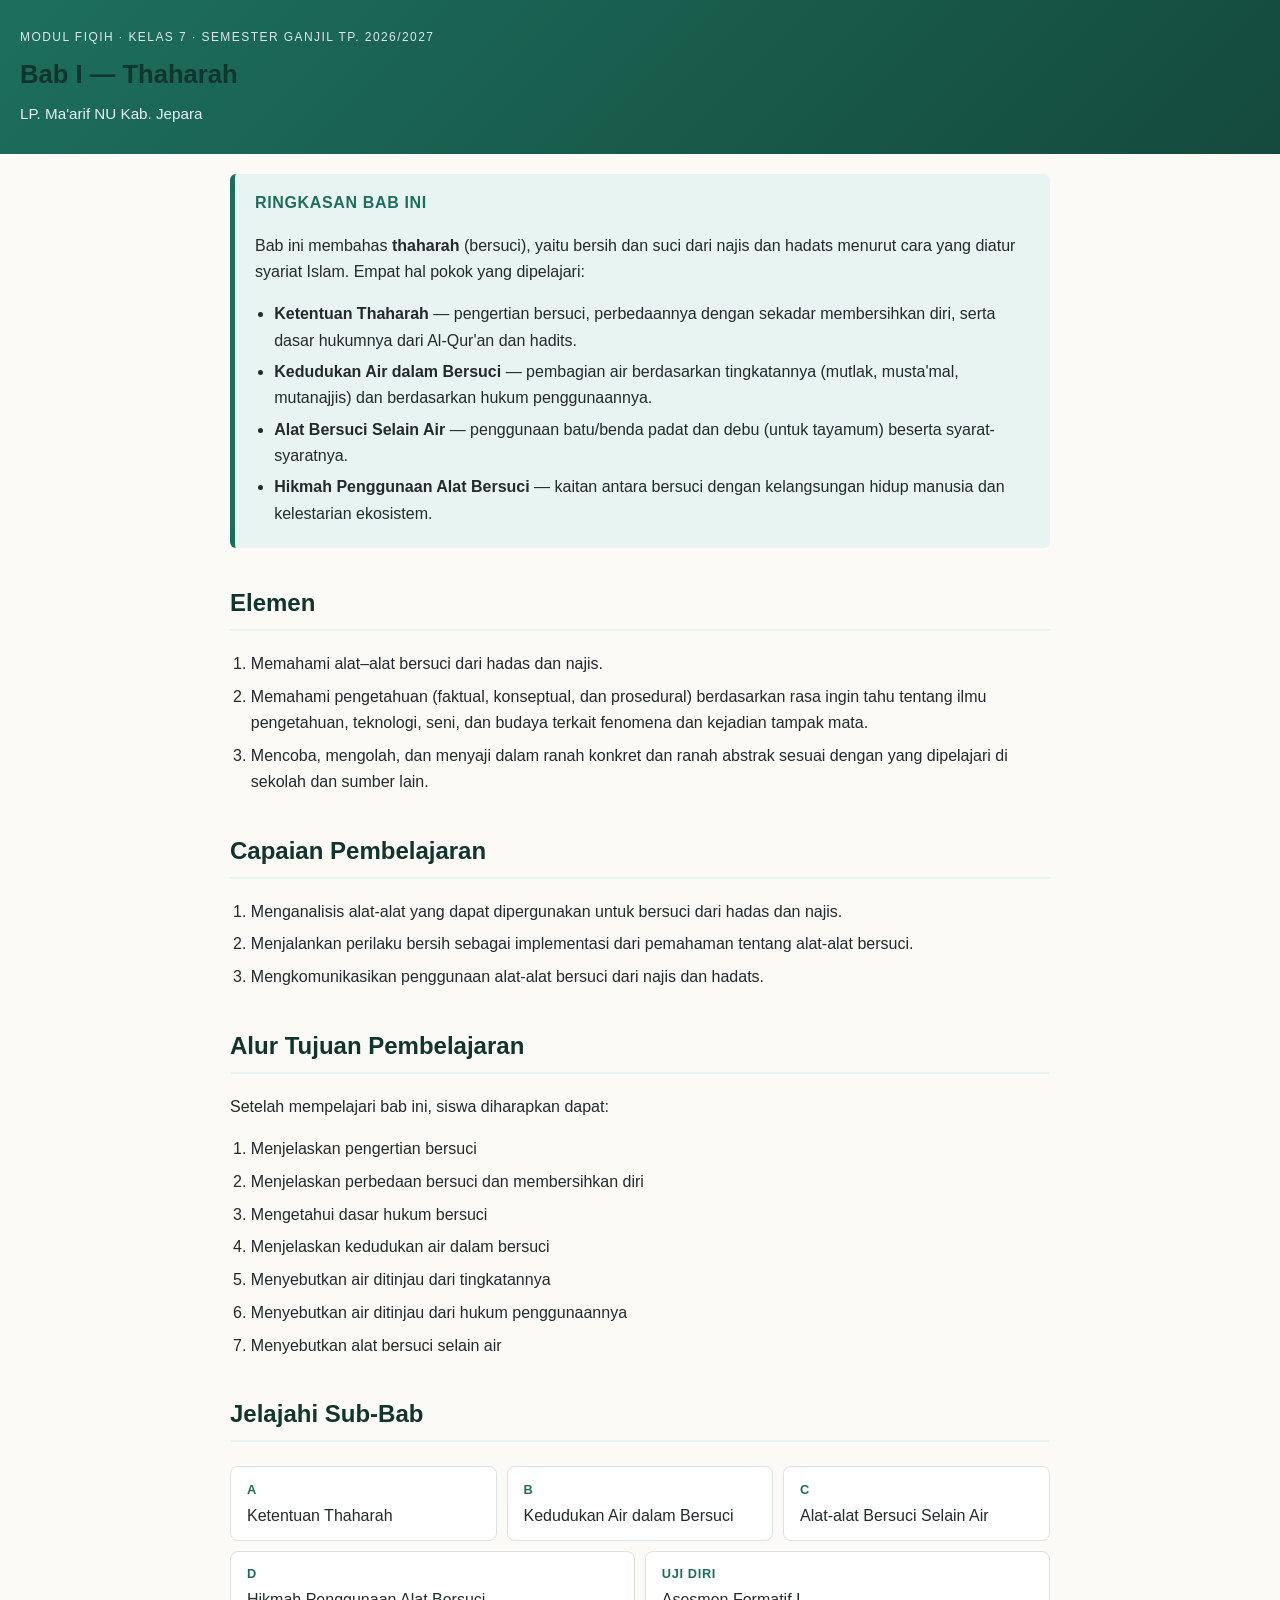
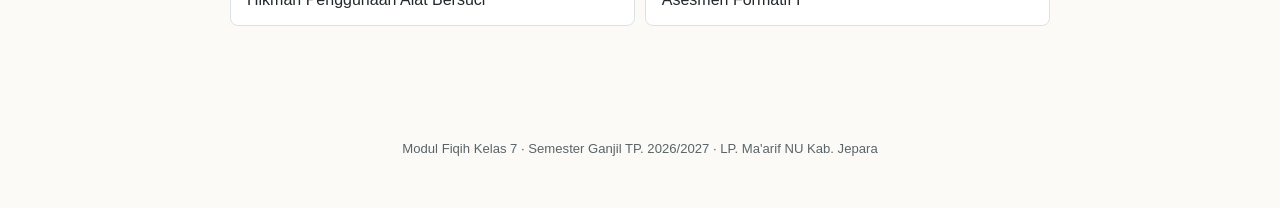
==== index.html @ 7a7c7b50 "Add files via upload" ====
<!DOCTYPE html>
<html lang="id">
<head>
<meta charset="UTF-8">
<meta name="viewport" content="width=device-width, initial-scale=1.0">
<title>Bab I: Thaharah — Modul Fiqih Kelas 7</title>
<link rel="stylesheet" href="style.css">
</head>
<body>

<header class="site-header">
  <p class="eyebrow">Modul Fiqih · Kelas 7 · Semester Ganjil TP. 2026/2027</p>
  <h1>Bab I — Thaharah</h1>
  <p class="sub">LP. Ma'arif NU Kab. Jepara</p>
</header>

<main>

  <div class="ringkasan">
    <h3>Ringkasan Bab Ini</h3>
    <p>Bab ini membahas <strong>thaharah</strong> (bersuci), yaitu bersih dan suci dari najis dan hadats menurut cara yang diatur syariat Islam. Empat hal pokok yang dipelajari:</p>
    <ul>
      <li><strong>Ketentuan Thaharah</strong> — pengertian bersuci, perbedaannya dengan sekadar membersihkan diri, serta dasar hukumnya dari Al-Qur'an dan hadits.</li>
      <li><strong>Kedudukan Air dalam Bersuci</strong> — pembagian air berdasarkan tingkatannya (mutlak, musta'mal, mutanajjis) dan berdasarkan hukum penggunaannya.</li>
      <li><strong>Alat Bersuci Selain Air</strong> — penggunaan batu/benda padat dan debu (untuk tayamum) beserta syarat-syaratnya.</li>
      <li><strong>Hikmah Penggunaan Alat Bersuci</strong> — kaitan antara bersuci dengan kelangsungan hidup manusia dan kelestarian ekosistem.</li>
    </ul>
  </div>

  <h2>Elemen</h2>
  <ol class="list">
    <li>Memahami alat–alat bersuci dari hadas dan najis.</li>
    <li>Memahami pengetahuan (faktual, konseptual, dan prosedural) berdasarkan rasa ingin tahu tentang ilmu pengetahuan, teknologi, seni, dan budaya terkait fenomena dan kejadian tampak mata.</li>
    <li>Mencoba, mengolah, dan menyaji dalam ranah konkret dan ranah abstrak sesuai dengan yang dipelajari di sekolah dan sumber lain.</li>
  </ol>

  <h2>Capaian Pembelajaran</h2>
  <ol class="list">
    <li>Menganalisis alat-alat yang dapat dipergunakan untuk bersuci dari hadas dan najis.</li>
    <li>Menjalankan perilaku bersih sebagai implementasi dari pemahaman tentang alat-alat bersuci.</li>
    <li>Mengkomunikasikan penggunaan alat-alat bersuci dari najis dan hadats.</li>
  </ol>

  <h2>Alur Tujuan Pembelajaran</h2>
  <p>Setelah mempelajari bab ini, siswa diharapkan dapat:</p>
  <ol class="list">
    <li>Menjelaskan pengertian bersuci</li>
    <li>Menjelaskan perbedaan bersuci dan membersihkan diri</li>
    <li>Mengetahui dasar hukum bersuci</li>
    <li>Menjelaskan kedudukan air dalam bersuci</li>
    <li>Menyebutkan air ditinjau dari tingkatannya</li>
    <li>Menyebutkan air ditinjau dari hukum penggunaannya</li>
    <li>Menyebutkan alat bersuci selain air</li>
  </ol>

  <h2>Jelajahi Sub-Bab</h2>
  <div class="section-nav">
    <a href="ketentuan-thaharah.html">
      <span class="tag">A</span>
      Ketentuan Thaharah
    </a>
    <a href="kedudukan-air.html">
      <span class="tag">B</span>
      Kedudukan Air dalam Bersuci
    </a>
    <a href="alat-selain-air.html">
      <span class="tag">C</span>
      Alat-alat Bersuci Selain Air
    </a>
    <a href="hikmah.html">
      <span class="tag">D</span>
      Hikmah Penggunaan Alat Bersuci
    </a>
    <a href="asesmen.html">
      <span class="tag">Uji Diri</span>
      Asesmen Formatif I
    </a>
  </div>

</main>

<footer class="site-footer">
  Modul Fiqih Kelas 7 · Semester Ganjil TP. 2026/2027 · LP. Ma'arif NU Kab. Jepara
</footer>

</body>
</html>
---- style.css ----
:root {
  --accent: #1d6f5c;
  --accent-light: #e8f4f1;
  --ink: #23292c;
  --muted: #5a6468;
  --border: #dbe2e4;
  --bg: #fbfaf7;
  --card: #ffffff;
}

* { box-sizing: border-box; }

body {
  margin: 0;
  font-family: "Segoe UI", "Helvetica Neue", Arial, sans-serif;
  color: var(--ink);
  background: var(--bg);
  line-height: 1.65;
}

.site-header {
  background: linear-gradient(135deg, #1d6f5c, #144a3d);
  color: #fff;
  padding: 1.75rem 1.25rem;
}

.site-header .eyebrow {
  text-transform: uppercase;
  letter-spacing: .12em;
  font-size: .75rem;
  opacity: .85;
  margin: 0 0 .35rem;
}

.site-header h1 {
  margin: 0;
  font-size: 1.6rem;
}

.site-header p.sub {
  margin: .35rem 0 0;
  opacity: .9;
  font-size: .95rem;
}

nav.crumbs {
  max-width: 860px;
  margin: 0 auto;
  padding: .9rem 1.25rem;
  font-size: .85rem;
  color: var(--muted);
}
nav.crumbs a { color: var(--accent); text-decoration: none; }
nav.crumbs a:hover { text-decoration: underline; }

main {
  max-width: 860px;
  margin: 0 auto;
  padding: 0 1.25rem 3rem;
}

h1, h2, h3 { color: #10352c; }
h2 {
  border-bottom: 2px solid var(--accent-light);
  padding-bottom: .4rem;
  margin-top: 2.2rem;
}
h3 { color: var(--accent); margin-top: 1.6rem; }

.card {
  background: var(--card);
  border: 1px solid var(--border);
  border-radius: 10px;
  padding: 1.25rem 1.4rem;
  margin: 1.1rem 0;
}

.ringkasan {
  background: var(--accent-light);
  border-left: 5px solid var(--accent);
  border-radius: 6px;
  padding: 1rem 1.25rem;
  margin: 1.25rem 0 1.75rem;
}
.ringkasan h3 {
  margin: 0 0 .5rem;
  color: var(--accent);
  font-size: 1rem;
  text-transform: uppercase;
  letter-spacing: .04em;
}
.ringkasan ul { margin: .3rem 0 0; padding-left: 1.2rem; }
.ringkasan li { margin-bottom: .3rem; }

.ar {
  display: block;
  direction: rtl;
  text-align: center;
  font-family: "Traditional Arabic", "Scheherazade New", "Amiri", "Noto Naskh Arabic", serif;
  font-size: 1.5rem;
  line-height: 2.2;
  margin: 1rem 0 .35rem;
}
.terjemah {
  font-style: italic;
  color: var(--muted);
  margin: 0 0 1.1rem;
}

table {
  width: 100%;
  border-collapse: collapse;
  margin: 1rem 0 1.5rem;
  font-size: .93rem;
}
th, td {
  border: 1px solid var(--border);
  padding: .55rem .65rem;
  text-align: left;
  vertical-align: top;
}
th { background: var(--accent-light); color: #10352c; }
tr:nth-child(even) td { background: #f6f8f7; }

.section-nav {
  display: flex;
  flex-wrap: wrap;
  gap: .6rem;
  margin: 1.5rem 0 2rem;
}
.section-nav a {
  display: block;
  background: var(--card);
  border: 1px solid var(--border);
  border-radius: 8px;
  padding: .7rem 1rem;
  text-decoration: none;
  color: var(--ink);
  flex: 1 1 220px;
  transition: border-color .15s, transform .15s;
}
.section-nav a:hover {
  border-color: var(--accent);
  transform: translateY(-2px);
}
.section-nav a .tag {
  display: block;
  color: var(--accent);
  font-weight: 600;
  font-size: .8rem;
  text-transform: uppercase;
  letter-spacing: .05em;
  margin-bottom: .2rem;
}

.pager {
  display: flex;
  justify-content: space-between;
  margin-top: 2.5rem;
  padding-top: 1.25rem;
  border-top: 1px solid var(--border);
  font-size: .95rem;
}
.pager a { color: var(--accent); text-decoration: none; font-weight: 600; }
.pager a:hover { text-decoration: underline; }

.soal { margin: 1.1rem 0; }
.soal p { margin: .25rem 0; }
.soal .opsi { margin-left: 1.2rem; color: var(--ink); }

ol.list, ul.list { padding-left: 1.3rem; }
ol.list li, ul.list li { margin-bottom: .4rem; }

.badge {
  display: inline-block;
  background: var(--accent-light);
  color: var(--accent);
  border-radius: 999px;
  padding: .15rem .7rem;
  font-size: .75rem;
  font-weight: 600;
  margin-bottom: .5rem;
}

footer.site-footer {
  text-align: center;
  color: var(--muted);
  font-size: .82rem;
  padding: 2rem 1rem 3rem;
}
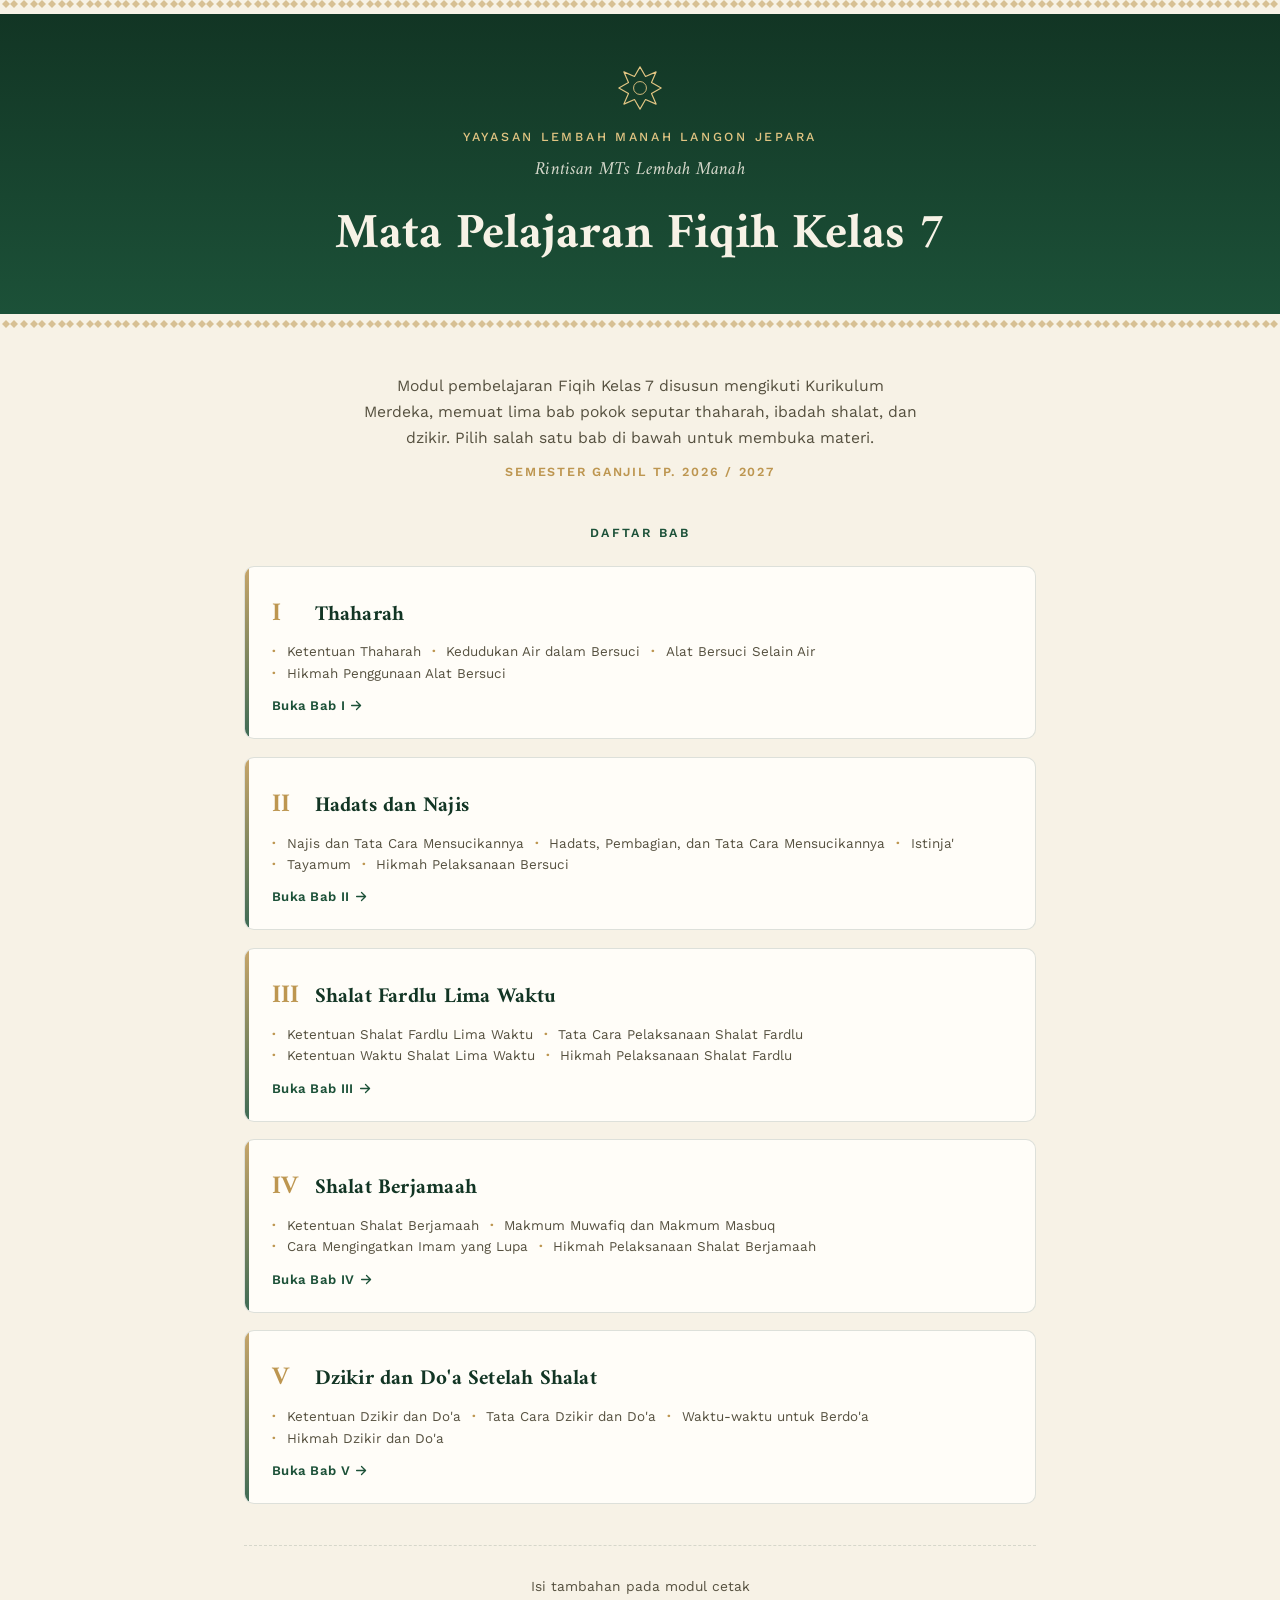
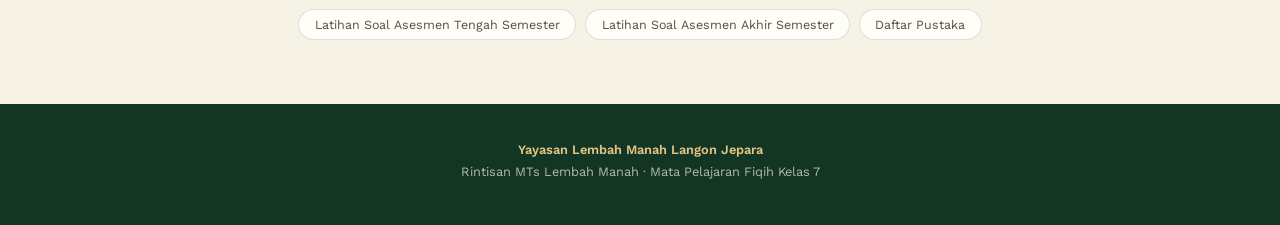
==== commit 1d0c38be: "Add files via upload" ====
--- a/index.html
+++ b/index.html
@@ -3,84 +3,391 @@
 <head>
 <meta charset="UTF-8">
 <meta name="viewport" content="width=device-width, initial-scale=1.0">
-<title>Bab I: Thaharah — Modul Fiqih Kelas 7</title>
-<link rel="stylesheet" href="style.css">
+<title>Fiqih Kelas 7 — MTs Lembah Manah</title>
+<link rel="preconnect" href="https://fonts.googleapis.com">
+<link rel="preconnect" href="https://fonts.gstatic.com" crossorigin>
+<link href="https://fonts.googleapis.com/css2?family=Amiri:ital,wght@0,400;0,700;1,400&family=Work+Sans:wght@300;400;500;600;700&display=swap" rel="stylesheet">
+<style>
+  :root{
+    --hijau-tua: #123524;
+    --hijau: #1c5138;
+    --hijau-terang: #2e7350;
+    --emas: #bd9650;
+    --emas-terang: #e2c583;
+    --krem: #f7f2e6;
+    --krem-kartu: #fffdf8;
+    --tinta: #26241d;
+    --tinta-lembut: #55503f;
+    --garis: rgba(18,53,36,0.14);
+  }
+
+  *{box-sizing:border-box;}
+
+  html{scroll-behavior:smooth;}
+
+  body{
+    margin:0;
+    background:var(--krem);
+    color:var(--tinta);
+    font-family:'Work Sans', sans-serif;
+    -webkit-font-smoothing:antialiased;
+  }
+
+  /* decorative geometric border strip, drawn as an inline SVG pattern */
+  .motif{
+    height:14px;
+    width:100%;
+    background-image: url("data:image/svg+xml,%3Csvg xmlns='http://www.w3.org/2000/svg' width='28' height='14' viewBox='0 0 28 14'%3E%3Cpath d='M14 0 L18 4 L14 8 L10 4 Z M0 4 L4 0 L8 4 L4 8 Z M20 4 L24 0 L28 4 L24 8 Z' fill='%23bd9650' opacity='0.55'/%3E%3C/svg%3E");
+    background-repeat:repeat-x;
+    background-position:center;
+  }
+  .motif.bawah{transform:scaleY(-1);}
+
+  header{
+    background: linear-gradient(180deg, var(--hijau-tua) 0%, var(--hijau) 100%);
+    color: var(--krem);
+    text-align:center;
+    padding: 3.2rem 1.5rem 3rem;
+    position:relative;
+  }
+
+  .eyebrow{
+    font-size:0.78rem;
+    letter-spacing:0.22em;
+    text-transform:uppercase;
+    color: var(--emas-terang);
+    margin:0 0 0.6rem;
+    font-weight:500;
+  }
+
+  header h2{
+    font-family:'Amiri', serif;
+    font-weight:400;
+    font-style:italic;
+    font-size:1.15rem;
+    margin:0 0 1.1rem;
+    color: rgba(247,242,230,0.85);
+    letter-spacing:0.01em;
+  }
+
+  header h1{
+    font-family:'Amiri', serif;
+    font-weight:700;
+    font-size:clamp(2.1rem, 5vw, 3.1rem);
+    margin:0;
+    line-height:1.25;
+  }
+
+  .medali{
+    display:inline-flex;
+    align-items:center;
+    justify-content:center;
+    margin-bottom:1.1rem;
+  }
+  .medali svg{width:46px;height:46px;}
+
+  main{
+    max-width:840px;
+    margin:0 auto;
+    padding: 2.8rem 1.5rem 4rem;
+  }
+
+  .intro{
+    text-align:center;
+    color: var(--tinta-lembut);
+    font-size:0.98rem;
+    margin: 0 auto 2.6rem;
+    max-width:560px;
+    line-height:1.65;
+  }
+  .intro .semester{
+    display:inline-block;
+    margin-top:0.7rem;
+    font-size:0.78rem;
+    letter-spacing:0.14em;
+    text-transform:uppercase;
+    color: var(--emas);
+    font-weight:600;
+  }
+
+  .daftar-eyebrow{
+    text-align:center;
+    font-size:0.78rem;
+    letter-spacing:0.2em;
+    text-transform:uppercase;
+    color:var(--hijau);
+    font-weight:600;
+    margin-bottom:1.6rem;
+  }
+
+  .bab-list{
+    display:flex;
+    flex-direction:column;
+    gap:1.1rem;
+  }
+
+  .bab-card{
+    display:block;
+    text-decoration:none;
+    color:inherit;
+    background: var(--krem-kartu);
+    border:1px solid var(--garis);
+    border-radius:10px;
+    padding: 1.5rem 1.7rem;
+    position:relative;
+    overflow:hidden;
+    transition: transform 0.22s ease, box-shadow 0.22s ease, border-color 0.22s ease;
+  }
+  .bab-card::before{
+    content:"";
+    position:absolute;
+    left:0; top:0; bottom:0;
+    width:4px;
+    background: linear-gradient(180deg, var(--emas), var(--hijau));
+    opacity:0.85;
+  }
+  .bab-card:hover{
+    transform: translateY(-3px);
+    box-shadow: 0 14px 30px -18px rgba(18,53,36,0.45);
+    border-color: var(--emas-terang);
+  }
+  .bab-card:focus-visible{
+    outline: 3px solid var(--hijau-terang);
+    outline-offset: 2px;
+  }
+
+  .bab-head{
+    display:flex;
+    align-items:baseline;
+    gap:0.9rem;
+    margin-bottom:0.55rem;
+  }
+
+  .bab-nomor{
+    font-family:'Amiri', serif;
+    font-weight:700;
+    font-size:1.6rem;
+    color: var(--emas);
+    flex-shrink:0;
+    min-width:2ch;
+  }
+
+  .bab-judul{
+    font-family:'Amiri', serif;
+    font-weight:700;
+    font-size:1.32rem;
+    color: var(--hijau-tua);
+    letter-spacing:0.01em;
+  }
+
+  .bab-topik{
+    margin: 0 0 0.9rem;
+    padding:0;
+    list-style:none;
+    display:flex;
+    flex-wrap:wrap;
+    gap:0.4rem 0.7rem;
+  }
+  .bab-topik li{
+    font-size:0.84rem;
+    color: var(--tinta-lembut);
+    position:relative;
+    padding-left:0.9rem;
+  }
+  .bab-topik li::before{
+    content:"·";
+    position:absolute;
+    left:0;
+    color: var(--emas);
+    font-weight:700;
+  }
+
+  .bab-cta{
+    font-size:0.82rem;
+    font-weight:600;
+    color: var(--hijau);
+    letter-spacing:0.02em;
+    display:inline-flex;
+    align-items:center;
+    gap:0.35rem;
+  }
+  .bab-cta svg{
+    width:13px; height:13px;
+    transition: transform 0.2s ease;
+  }
+  .bab-card:hover .bab-cta svg{ transform: translateX(4px); }
+
+  .tautan-lain{
+    margin-top:2.6rem;
+    padding-top:2rem;
+    border-top:1px dashed var(--garis);
+    text-align:center;
+  }
+  .tautan-lain p{
+    font-size:0.86rem;
+    color: var(--tinta-lembut);
+    margin:0 0 0.9rem;
+  }
+  .chip-row{
+    display:flex;
+    flex-wrap:wrap;
+    gap:0.6rem;
+    justify-content:center;
+  }
+  .chip{
+    font-size:0.78rem;
+    padding:0.45rem 0.95rem;
+    border:1px solid var(--garis);
+    border-radius:999px;
+    color: var(--tinta-lembut);
+    background: var(--krem-kartu);
+  }
+
+  footer{
+    text-align:center;
+    padding: 2.2rem 1.5rem 2.6rem;
+    color: rgba(247,242,230,0.7);
+    background: var(--hijau-tua);
+    font-size:0.8rem;
+    line-height:1.7;
+  }
+  footer strong{ color: var(--emas-terang); font-weight:600; }
+
+  @media (max-width: 520px){
+    header{padding: 2.4rem 1.2rem 2.2rem;}
+    main{padding: 2.2rem 1rem 3rem;}
+    .bab-card{padding: 1.2rem 1.2rem;}
+  }
+
+  @media (prefers-reduced-motion: reduce){
+    .bab-card, .bab-cta svg{ transition:none; }
+  }
+</style>
 </head>
 <body>
 
-<header class="site-header">
-  <p class="eyebrow">Modul Fiqih · Kelas 7 · Semester Ganjil TP. 2026/2027</p>
-  <h1>Bab I — Thaharah</h1>
-  <p class="sub">LP. Ma'arif NU Kab. Jepara</p>
+<div class="motif" aria-hidden="true"></div>
+<header>
+  <div class="medali" aria-hidden="true">
+    <svg viewBox="0 0 100 100" fill="none">
+      <polygon points="50,4 62,25 85,15 75,38 96,50 75,62 85,85 62,75 50,96 38,75 15,85 25,62 4,50 25,38 15,15 38,25"
+        fill="none" stroke="#e2c583" stroke-width="2.5" stroke-linejoin="round"/>
+      <circle cx="50" cy="50" r="14" fill="none" stroke="#e2c583" stroke-width="2"/>
+    </svg>
+  </div>
+  <p class="eyebrow">Yayasan Lembah Manah Langon Jepara</p>
+  <h2>Rintisan MTs Lembah Manah</h2>
+  <h1>Mata Pelajaran Fiqih Kelas 7</h1>
 </header>
+<div class="motif bawah" aria-hidden="true"></div>
 
 <main>
-
-  <div class="ringkasan">
-    <h3>Ringkasan Bab Ini</h3>
-    <p>Bab ini membahas <strong>thaharah</strong> (bersuci), yaitu bersih dan suci dari najis dan hadats menurut cara yang diatur syariat Islam. Empat hal pokok yang dipelajari:</p>
-    <ul>
-      <li><strong>Ketentuan Thaharah</strong> — pengertian bersuci, perbedaannya dengan sekadar membersihkan diri, serta dasar hukumnya dari Al-Qur'an dan hadits.</li>
-      <li><strong>Kedudukan Air dalam Bersuci</strong> — pembagian air berdasarkan tingkatannya (mutlak, musta'mal, mutanajjis) dan berdasarkan hukum penggunaannya.</li>
-      <li><strong>Alat Bersuci Selain Air</strong> — penggunaan batu/benda padat dan debu (untuk tayamum) beserta syarat-syaratnya.</li>
-      <li><strong>Hikmah Penggunaan Alat Bersuci</strong> — kaitan antara bersuci dengan kelangsungan hidup manusia dan kelestarian ekosistem.</li>
-    </ul>
+  <p class="intro">
+    Modul pembelajaran Fiqih Kelas 7 disusun mengikuti Kurikulum Merdeka, memuat lima bab pokok
+    seputar thaharah, ibadah shalat, dan dzikir. Pilih salah satu bab di bawah untuk membuka materi.
+    <br><span class="semester">Semester Ganjil TP. 2026 / 2027</span>
+  </p>
+
+  <p class="daftar-eyebrow">Daftar Bab</p>
+
+  <div class="bab-list">
+
+    <a class="bab-card" href="Bab-1/index.html">
+      <div class="bab-head">
+        <span class="bab-nomor">I</span>
+        <span class="bab-judul">Thaharah</span>
+      </div>
+      <ul class="bab-topik">
+        <li>Ketentuan Thaharah</li>
+        <li>Kedudukan Air dalam Bersuci</li>
+        <li>Alat Bersuci Selain Air</li>
+        <li>Hikmah Penggunaan Alat Bersuci</li>
+      </ul>
+      <span class="bab-cta">Buka Bab I
+        <svg viewBox="0 0 16 16" fill="none"><path d="M2 8h11M8 3l5 5-5 5" stroke="currentColor" stroke-width="1.6" stroke-linecap="round" stroke-linejoin="round"/></svg>
+      </span>
+    </a>
+
+    <a class="bab-card" href="Bab-2/index.html">
+      <div class="bab-head">
+        <span class="bab-nomor">II</span>
+        <span class="bab-judul">Hadats dan Najis</span>
+      </div>
+      <ul class="bab-topik">
+        <li>Najis dan Tata Cara Mensucikannya</li>
+        <li>Hadats, Pembagian, dan Tata Cara Mensucikannya</li>
+        <li>Istinja'</li>
+        <li>Tayamum</li>
+        <li>Hikmah Pelaksanaan Bersuci</li>
+      </ul>
+      <span class="bab-cta">Buka Bab II
+        <svg viewBox="0 0 16 16" fill="none"><path d="M2 8h11M8 3l5 5-5 5" stroke="currentColor" stroke-width="1.6" stroke-linecap="round" stroke-linejoin="round"/></svg>
+      </span>
+    </a>
+
+    <a class="bab-card" href="Bab-3/index.html">
+      <div class="bab-head">
+        <span class="bab-nomor">III</span>
+        <span class="bab-judul">Shalat Fardlu Lima Waktu</span>
+      </div>
+      <ul class="bab-topik">
+        <li>Ketentuan Shalat Fardlu Lima Waktu</li>
+        <li>Tata Cara Pelaksanaan Shalat Fardlu</li>
+        <li>Ketentuan Waktu Shalat Lima Waktu</li>
+        <li>Hikmah Pelaksanaan Shalat Fardlu</li>
+      </ul>
+      <span class="bab-cta">Buka Bab III
+        <svg viewBox="0 0 16 16" fill="none"><path d="M2 8h11M8 3l5 5-5 5" stroke="currentColor" stroke-width="1.6" stroke-linecap="round" stroke-linejoin="round"/></svg>
+      </span>
+    </a>
+
+    <a class="bab-card" href="Bab-4/index.html">
+      <div class="bab-head">
+        <span class="bab-nomor">IV</span>
+        <span class="bab-judul">Shalat Berjamaah</span>
+      </div>
+      <ul class="bab-topik">
+        <li>Ketentuan Shalat Berjamaah</li>
+        <li>Makmum Muwafiq dan Makmum Masbuq</li>
+        <li>Cara Mengingatkan Imam yang Lupa</li>
+        <li>Hikmah Pelaksanaan Shalat Berjamaah</li>
+      </ul>
+      <span class="bab-cta">Buka Bab IV
+        <svg viewBox="0 0 16 16" fill="none"><path d="M2 8h11M8 3l5 5-5 5" stroke="currentColor" stroke-width="1.6" stroke-linecap="round" stroke-linejoin="round"/></svg>
+      </span>
+    </a>
+
+    <a class="bab-card" href="Bab-5/index.html">
+      <div class="bab-head">
+        <span class="bab-nomor">V</span>
+        <span class="bab-judul">Dzikir dan Do'a Setelah Shalat</span>
+      </div>
+      <ul class="bab-topik">
+        <li>Ketentuan Dzikir dan Do'a</li>
+        <li>Tata Cara Dzikir dan Do'a</li>
+        <li>Waktu-waktu untuk Berdo'a</li>
+        <li>Hikmah Dzikir dan Do'a</li>
+      </ul>
+      <span class="bab-cta">Buka Bab V
+        <svg viewBox="0 0 16 16" fill="none"><path d="M2 8h11M8 3l5 5-5 5" stroke="currentColor" stroke-width="1.6" stroke-linecap="round" stroke-linejoin="round"/></svg>
+      </span>
+    </a>
+
   </div>
 
-  <h2>Elemen</h2>
-  <ol class="list">
-    <li>Memahami alat–alat bersuci dari hadas dan najis.</li>
-    <li>Memahami pengetahuan (faktual, konseptual, dan prosedural) berdasarkan rasa ingin tahu tentang ilmu pengetahuan, teknologi, seni, dan budaya terkait fenomena dan kejadian tampak mata.</li>
-    <li>Mencoba, mengolah, dan menyaji dalam ranah konkret dan ranah abstrak sesuai dengan yang dipelajari di sekolah dan sumber lain.</li>
-  </ol>
-
-  <h2>Capaian Pembelajaran</h2>
-  <ol class="list">
-    <li>Menganalisis alat-alat yang dapat dipergunakan untuk bersuci dari hadas dan najis.</li>
-    <li>Menjalankan perilaku bersih sebagai implementasi dari pemahaman tentang alat-alat bersuci.</li>
-    <li>Mengkomunikasikan penggunaan alat-alat bersuci dari najis dan hadats.</li>
-  </ol>
-
-  <h2>Alur Tujuan Pembelajaran</h2>
-  <p>Setelah mempelajari bab ini, siswa diharapkan dapat:</p>
-  <ol class="list">
-    <li>Menjelaskan pengertian bersuci</li>
-    <li>Menjelaskan perbedaan bersuci dan membersihkan diri</li>
-    <li>Mengetahui dasar hukum bersuci</li>
-    <li>Menjelaskan kedudukan air dalam bersuci</li>
-    <li>Menyebutkan air ditinjau dari tingkatannya</li>
-    <li>Menyebutkan air ditinjau dari hukum penggunaannya</li>
-    <li>Menyebutkan alat bersuci selain air</li>
-  </ol>
-
-  <h2>Jelajahi Sub-Bab</h2>
-  <div class="section-nav">
-    <a href="ketentuan-thaharah.html">
-      <span class="tag">A</span>
-      Ketentuan Thaharah
-    </a>
-    <a href="kedudukan-air.html">
-      <span class="tag">B</span>
-      Kedudukan Air dalam Bersuci
-    </a>
-    <a href="alat-selain-air.html">
-      <span class="tag">C</span>
-      Alat-alat Bersuci Selain Air
-    </a>
-    <a href="hikmah.html">
-      <span class="tag">D</span>
-      Hikmah Penggunaan Alat Bersuci
-    </a>
-    <a href="asesmen.html">
-      <span class="tag">Uji Diri</span>
-      Asesmen Formatif I
-    </a>
+  <div class="tautan-lain">
+    <p>Isi tambahan pada modul cetak</p>
+    <div class="chip-row">
+      <span class="chip">Latihan Soal Asesmen Tengah Semester</span>
+      <span class="chip">Latihan Soal Asesmen Akhir Semester</span>
+      <span class="chip">Daftar Pustaka</span>
+    </div>
   </div>
-
 </main>
 
-<footer class="site-footer">
-  Modul Fiqih Kelas 7 · Semester Ganjil TP. 2026/2027 · LP. Ma'arif NU Kab. Jepara
+<footer>
+  <strong>Yayasan Lembah Manah Langon Jepara</strong><br>
+  Rintisan MTs Lembah Manah · Mata Pelajaran Fiqih Kelas 7
 </footer>
 
 </body>
